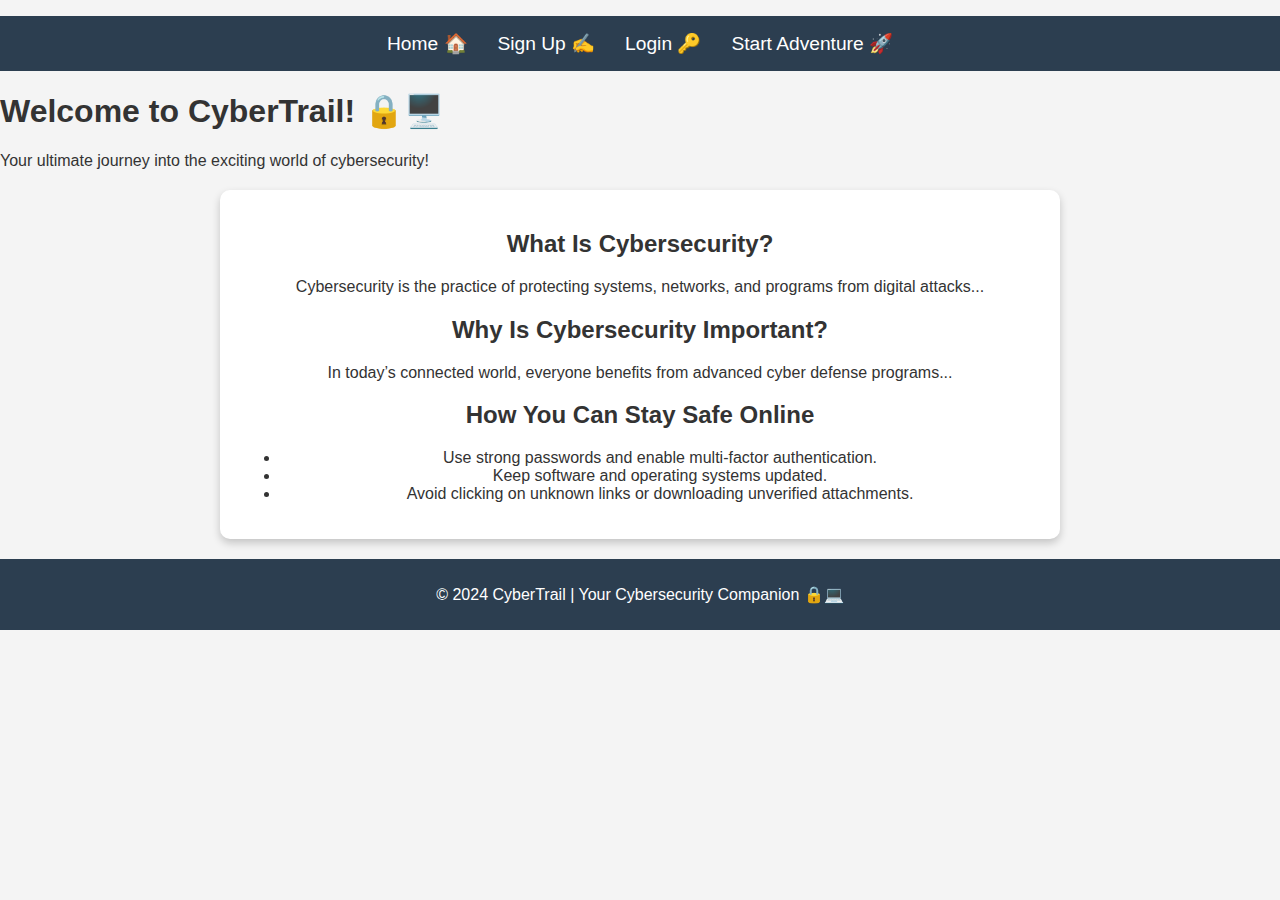
==== index.html @ 87cac9c5 "Update index.html" ====
<!DOCTYPE html>
<html lang="en">

<head>
    <meta charset="UTF-8">
    <meta name="viewport" content="width=device-width, initial-scale=1.0">
    <title>CyberTrail - Home</title>
    <link rel="stylesheet" href="style.css">
</head>

<body>
    <nav>
        <ul>
            <li><a href="index.html">Home 🏠</a></li>
            <li><a href="signup.html">Sign Up ✍️</a></li>
            <li><a href="login.html">Login 🔑</a></li>
            <li><a href="quiz.html">Start Adventure 🚀</a></li>
        </ul>
    </nav>
    <header class="center">
        <h1>Welcome to <span class="highlight">CyberTrail</span>! 🔒🖥️</h1>
        <p>Your ultimate journey into the exciting world of cybersecurity!</p>
    </header>
   <main>
    <section>
        <h2>What Is Cybersecurity?</h2>
        <p>Cybersecurity is the practice of protecting systems, networks, and programs from digital attacks...</p>
    </section>
    <section>
        <h2>Why Is Cybersecurity Important?</h2>
        <p>In today’s connected world, everyone benefits from advanced cyber defense programs...</p>
    </section>
    <section>
        <h2>How You Can Stay Safe Online</h2>
        <ul>
            <li>Use strong passwords and enable multi-factor authentication.</li>
            <li>Keep software and operating systems updated.</li>
            <li>Avoid clicking on unknown links or downloading unverified attachments.</li>
        </ul>
    </section>
</main>

    <footer>
        <p>© 2024 CyberTrail | Your Cybersecurity Companion 🔒💻</p>
    </footer>
</body>

</html>
---- style.css ----
/* General Styles */
body {
    font-family: Arial, sans-serif;
    margin: 0;
    padding: 0;
    background-color: #f4f4f4;
    color: #333;
}

/* Navigation Bar */
nav ul {
    display: flex;
    justify-content: center;
    background-color: #2c3e50;
    padding: 1em;
    list-style: none;
}

nav ul li {
    margin: 0 15px;
}

nav ul li a {
    text-decoration: none;
    color: white;
    font-size: 1.2em;
}

/* Main Layout */
main {
    max-width: 800px;
    margin: 20px auto;
    padding: 20px;
    background-color: white;
    border-radius: 10px;
    box-shadow: 0 4px 8px rgba(0, 0, 0, 0.2);
    text-align: center;
}

/* Buttons */
button, .btn {
    padding: 10px 20px;
    margin: 10px;
    background-color: #16a085;
    color: white;
    border: none;
    border-radius: 5px;
    cursor: pointer;
    transition: transform 0.2s ease, background-color 0.3s ease;
}

button:hover, .btn:hover {
    background-color: #1abc9c;
    transform: scale(1.05);
}

/* Form Layout */
form label, form input, form select {
    display: block;
    width: 100%;
    margin-bottom: 10px;
    font-size: 1em;
}

form input, form select {
    padding: 10px;
    border: 1px solid #ddd;
    border-radius: 5px;
    box-sizing: border-box;
}

form button {
    margin-top: 20px;
}

/* Quiz Page */
.quiz-container, #question-block, #answers {
    margin: 20px auto;
    text-align: center;
}

.quiz-container h2 {
    font-size: 1.5em;
    margin-bottom: 15px;
}

#answers button {
    margin: 5px 0;
    display: block;
    width: 100%;
}

/* Footer */
footer {
    text-align: center;
    padding: 10px;
    background-color: #2c3e50;
    color: white;
}
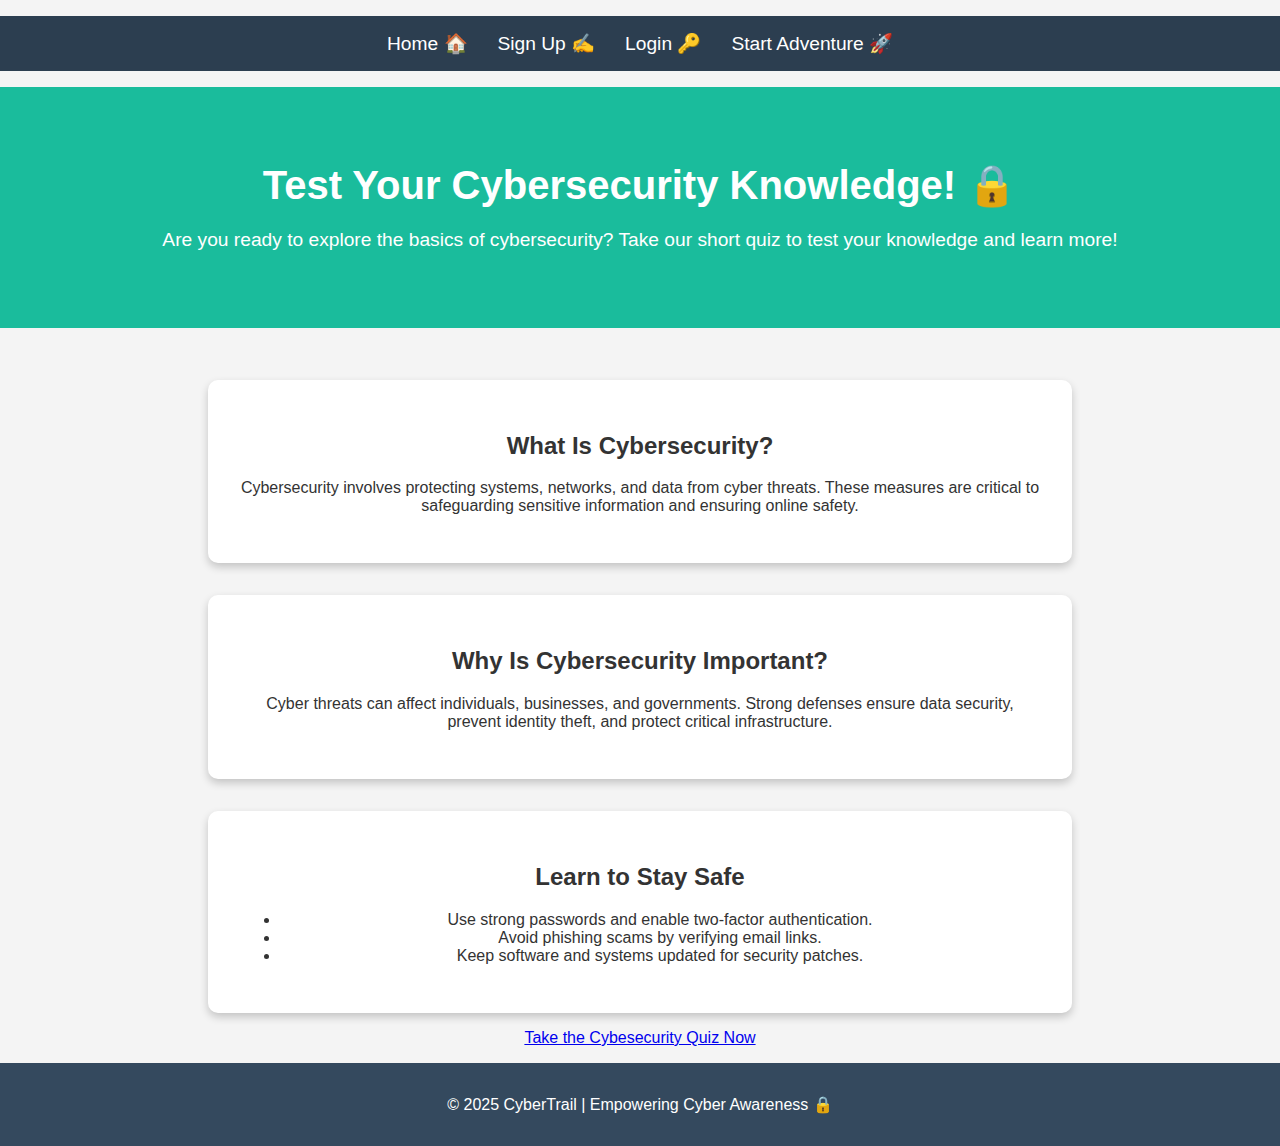
==== commit 41f6a689: "Update index.html" ====
--- a/index.html
+++ b/index.html
@@ -18,30 +18,30 @@
         </ul>
     </nav>
     <header class="center">
-        <h1>Welcome to <span class="highlight">CyberTrail</span>! 🔒🖥️</h1>
-        <p>Your ultimate journey into the exciting world of cybersecurity!</p>
+        <h1>Test Your Cybersecurity Knowledge! 🔒</h1>
+        <p>Are you ready to explore the basics of cybersecurity? Take our short quiz to test your knowledge and learn more!</p>
     </header>
-   <main>
-    <section>
-        <h2>What Is Cybersecurity?</h2>
-        <p>Cybersecurity is the practice of protecting systems, networks, and programs from digital attacks...</p>
-    </section>
-    <section>
-        <h2>Why Is Cybersecurity Important?</h2>
-        <p>In today’s connected world, everyone benefits from advanced cyber defense programs...</p>
-    </section>
-    <section>
-        <h2>How You Can Stay Safe Online</h2>
-        <ul>
-            <li>Use strong passwords and enable multi-factor authentication.</li>
-            <li>Keep software and operating systems updated.</li>
-            <li>Avoid clicking on unknown links or downloading unverified attachments.</li>
-        </ul>
-    </section>
-</main>
-
+    <main>
+        <section>
+            <h2>What Is Cybersecurity?</h2>
+            <p>Cybersecurity involves protecting systems, networks, and data from cyber threats. These measures are critical to safeguarding sensitive information and ensuring online safety.</p>
+        </section>
+        <section>
+            <h2>Why Is Cybersecurity Important?</h2>
+            <p>Cyber threats can affect individuals, businesses, and governments. Strong defenses ensure data security, prevent identity theft, and protect critical infrastructure.</p>
+        </section>
+        <section>
+            <h2>Learn to Stay Safe</h2>
+            <ul>
+                <li>Use strong passwords and enable two-factor authentication.</li>
+                <li>Avoid phishing scams by verifying email links.</li>
+                <li>Keep software and systems updated for security patches.</li>
+            </ul>
+        </section>
+        <a href="quiz.html" class="btn">Take the Cybesecurity Quiz Now</a>
+    </main>
     <footer>
-        <p>© 2024 CyberTrail | Your Cybersecurity Companion 🔒💻</p>
+        <p>© 2025 CyberTrail | Empowering Cyber Awareness 🔒</p>
     </footer>
 </body>
 
--- a/style.css
+++ b/style.css
@@ -1,10 +1,13 @@
 /* General Styles */
-body {
+body, html {
     font-family: Arial, sans-serif;
     margin: 0;
     padding: 0;
     background-color: #f4f4f4;
     color: #333;
+    height: 100%; /* Ensure full viewport height */
+    display: flex;
+    flex-direction: column;
 }
 
 /* Navigation Bar */
@@ -26,74 +29,194 @@
     font-size: 1.2em;
 }
 
-/* Main Layout */
+/* Header */
+header {
+    background-color: #1abc9c;
+    color: white;
+    text-align: center;
+    padding: 3em 1em;
+    margin-bottom: 20px;
+}
+
+header h1 {
+    font-size: 2.5em;
+    margin-bottom: 0.5em;
+}
+
+header p {
+    font-size: 1.2em;
+    margin-bottom: 1.5em;
+}
+
+header .btn {
+    display: inline-block;
+    padding: 1em 2em;
+    background-color: #16a085;
+    color: white;
+    border-radius: 5px;
+    text-decoration: none;
+    font-size: 1.2em;
+    margin-top: 1em;
+    transition: transform 0.3s ease, background-color 0.3s ease;
+}
+
+header .btn:hover {
+    background-color: #27ae60;
+    transform: scale(1.05);
+}
+
+/* Main Content (Home and Quiz) */
 main {
+    flex: 1;
+    display: flex;
+    flex-direction: column;
+    justify-content: center;
+    align-items: center;
+    padding: 1em;
+    background-color: #f4f4f4;
+}
+
+/* Sections for Home Page */
+section {
+    width: 90%;
     max-width: 800px;
-    margin: 20px auto;
-    padding: 20px;
     background-color: white;
+    padding: 2em;
+    margin: 1em 0;
     border-radius: 10px;
     box-shadow: 0 4px 8px rgba(0, 0, 0, 0.2);
     text-align: center;
 }
 
-/* Buttons */
-button, .btn {
-    padding: 10px 20px;
-    margin: 10px;
-    background-color: #16a085;
-    color: white;
-    border: none;
-    border-radius: 5px;
-    cursor: pointer;
-    transition: transform 0.2s ease, background-color 0.3s ease;
-}
-
-button:hover, .btn:hover {
-    background-color: #1abc9c;
-    transform: scale(1.05);
-}
-
-/* Form Layout */
-form label, form input, form select {
+/* Form Layout (Sign Up & Login Pages) */
+form {
+    width: 90%;
+    max-width: 500px;
+    margin: auto;
+    background-color: white;
+    padding: 20px;
+    border-radius: 10px;
+    box-shadow: 0 4px 8px rgba(0, 0, 0, 0.2);
+}
+
+form label {
     display: block;
+    margin: 15px 0 5px;
+    font-weight: bold;
+}
+
+form input, form select, form button {
     width: 100%;
-    margin-bottom: 10px;
-    font-size: 1em;
-}
-
-form input, form select {
     padding: 10px;
+    margin-bottom: 15px;
+    border-radius: 5px;
     border: 1px solid #ddd;
-    border-radius: 5px;
-    box-sizing: border-box;
 }
 
 form button {
-    margin-top: 20px;
-}
-
-/* Quiz Page */
-.quiz-container, #question-block, #answers {
-    margin: 20px auto;
+    background-color: #16a085;
+    color: white;
+    border: none;
+    cursor: pointer;
+    transition: transform 0.3s ease, background-color 0.3s ease;
+}
+
+form button:hover {
+    background-color: #27ae60;
+    transform: scale(1.05);
+}
+
+/* Quiz Page Enhancements */
+.quiz-container {
+    width: 90%;
+    max-width: 800px;
+    background-color: white;
+    padding: 20px;
+    margin: auto;
+    border-radius: 10px;
+    box-shadow: 0 4px 8px rgba(0, 0, 0, 0.2);
     text-align: center;
 }
 
 .quiz-container h2 {
     font-size: 1.5em;
-    margin-bottom: 15px;
-}
-
-#answers button {
+    margin-bottom: 20px;
+}
+
+.quiz-container button {
+    padding: 10px 20px;
+    margin: 10px auto;
+    background-color: #16a085;
+    color: white;
+    border: none;
+    border-radius: 5px;
+    cursor: pointer;
+    transition: transform 0.2s ease, background-color 0.3s ease;
+}
+
+.quiz-container button:hover {
+    background-color: #1abc9c;
+    transform: scale(1.05);
+}
+
+.quiz-container #answers button {
     margin: 5px 0;
-    display: block;
     width: 100%;
+    text-align: left;
+}
+
+/* Quiz Buttons and Sections */
+.quiz-buttons {
+    display: flex;
+    justify-content: center;
+    flex-wrap: wrap;
+    gap: 20px;
+    margin-top: 20px;
+}
+
+.quiz-buttons button {
+    padding: 15px 30px;
+    font-size: 1.2em;
+    border-radius: 8px;
+    background-color: #16a085;
+    color: white;
+    border: none;
+    cursor: pointer;
+    transition: transform 0.2s ease, background-color 0.3s ease;
+}
+
+.quiz-buttons button:hover {
+    background-color: #27ae60;
+    transform: scale(1.1);
+}
+
+/* Results Section */
+#results {
+    margin-top: 30px;
+    text-align: center;
+}
+
+#results button {
+    margin: 10px auto;
+    padding: 10px 20px;
+    background-color: #34495e;
+    color: white;
+    border: none;
+    border-radius: 5px;
+    cursor: pointer;
+    transition: transform 0.2s ease, background-color 0.3s ease;
+}
+
+#results button:hover {
+    background-color: #2c3e50;
+    transform: scale(1.05);
 }
 
 /* Footer */
 footer {
-    text-align: center;
-    padding: 10px;
-    background-color: #2c3e50;
-    color: white;
-}
+    background-color: #34495e;
+    color: white;
+    text-align: center;
+    padding: 1em;
+    flex-shrink: 0;
+}
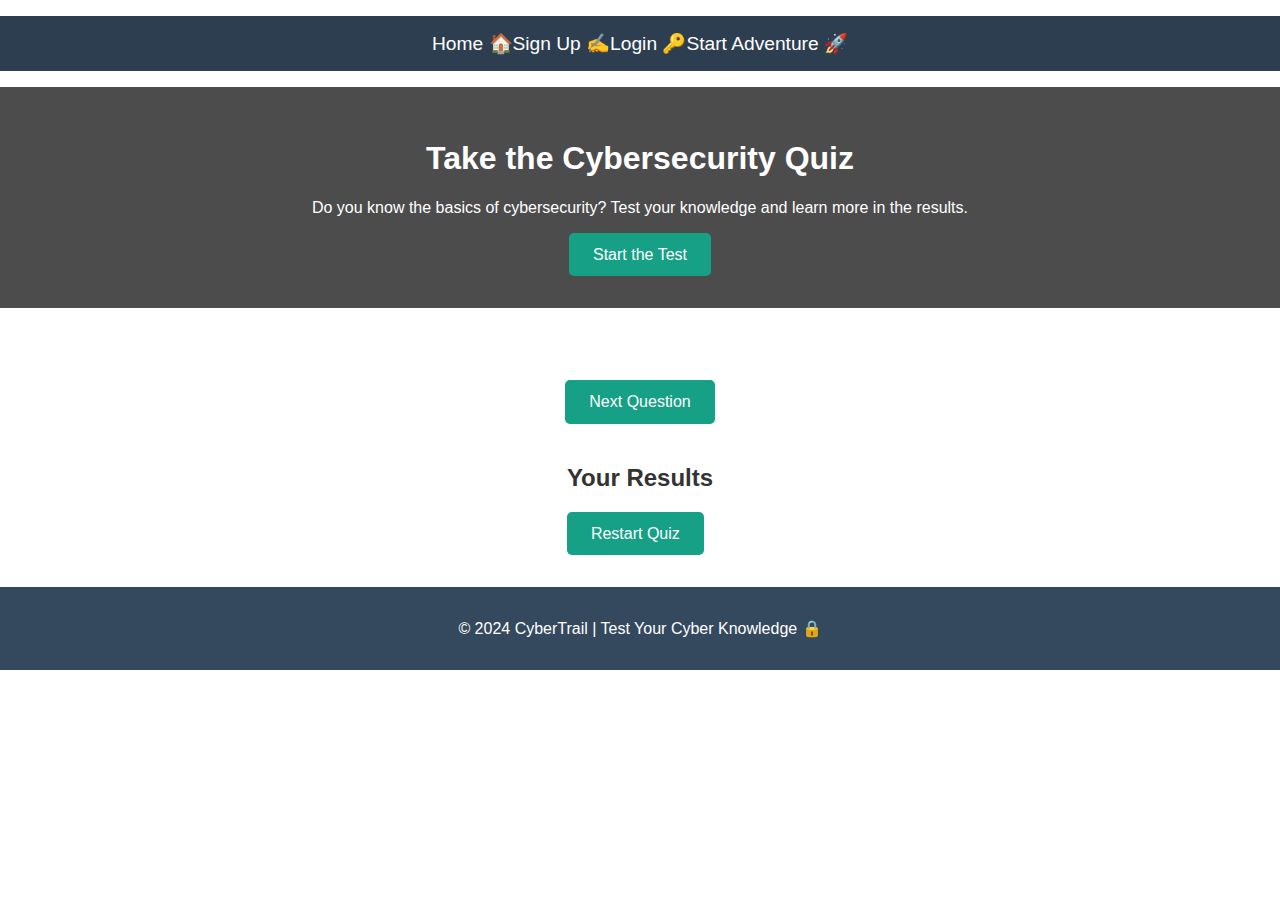
==== commit 4a6cb466: "Update index.html" ====
--- a/index.html
+++ b/index.html
@@ -4,7 +4,7 @@
 <head>
     <meta charset="UTF-8">
     <meta name="viewport" content="width=device-width, initial-scale=1.0">
-    <title>CyberTrail - Home</title>
+    <title>CyberTrail - Quiz</title>
     <link rel="stylesheet" href="style.css">
 </head>
 
@@ -18,31 +18,27 @@
         </ul>
     </nav>
     <header class="center">
-        <h1>Test Your Cybersecurity Knowledge! 🔒</h1>
-        <p>Are you ready to explore the basics of cybersecurity? Take our short quiz to test your knowledge and learn more!</p>
+        <h1>Take the Cybersecurity Quiz</h1>
+        <p>Do you know the basics of cybersecurity? Test your knowledge and learn more in the results.</p>
+        <button id="start-quiz-btn" class="btn">Start the Test</button>
     </header>
-    <main>
-        <section>
-            <h2>What Is Cybersecurity?</h2>
-            <p>Cybersecurity involves protecting systems, networks, and data from cyber threats. These measures are critical to safeguarding sensitive information and ensuring online safety.</p>
-        </section>
-        <section>
-            <h2>Why Is Cybersecurity Important?</h2>
-            <p>Cyber threats can affect individuals, businesses, and governments. Strong defenses ensure data security, prevent identity theft, and protect critical infrastructure.</p>
-        </section>
-        <section>
-            <h2>Learn to Stay Safe</h2>
-            <ul>
-                <li>Use strong passwords and enable two-factor authentication.</li>
-                <li>Avoid phishing scams by verifying email links.</li>
-                <li>Keep software and systems updated for security patches.</li>
-            </ul>
-        </section>
-        <a href="quiz.html" class="btn">Take the Cybesecurity Quiz Now</a>
+    <main id="quiz-main" class="hidden">
+        <div id="quiz-container" class="quiz-container">
+            <h2 id="quiz-question"></h2>
+            <div id="quiz-answers"></div>
+            <button id="next-question-btn" class="btn hidden">Next Question</button>
+        </div>
+        <div id="quiz-results" class="hidden">
+            <h2>Your Results</h2>
+            <p id="final-score"></p>
+            <div id="solutions"></div>
+            <button id="restart-quiz-btn" class="btn">Restart Quiz</button>
+        </div>
     </main>
     <footer>
-        <p>© 2025 CyberTrail | Empowering Cyber Awareness 🔒</p>
+        <p>© 2024 CyberTrail | Test Your Cyber Knowledge 🔒</p>
     </footer>
+    <script type="module" src="script.js"></script>
 </body>
 
 </html>
--- a/style.css
+++ b/style.css
@@ -1,16 +1,16 @@
 /* General Styles */
-body, html {
+body {
     font-family: Arial, sans-serif;
     margin: 0;
     padding: 0;
-    background-color: #f4f4f4;
+    background: url('https://www.centerforfinancialinclusion.org/wp-content/uploads/2024/01/iStock-1422766384-1.jpg') no-repeat center center fixed;
+    background-size: cover;
     color: #333;
-    height: 100%; /* Ensure full viewport height */
     display: flex;
     flex-direction: column;
+    height: 100%;
 }
 
-/* Navigation Bar */
 nav ul {
     display: flex;
     justify-content: center;
@@ -19,204 +19,58 @@
     list-style: none;
 }
 
-nav ul li {
-    margin: 0 15px;
-}
-
 nav ul li a {
     text-decoration: none;
     color: white;
     font-size: 1.2em;
 }
 
-/* Header */
 header {
-    background-color: #1abc9c;
+    text-align: center;
+    background: rgba(0, 0, 0, 0.7);
     color: white;
-    text-align: center;
-    padding: 3em 1em;
+    padding: 2em;
     margin-bottom: 20px;
 }
 
-header h1 {
-    font-size: 2.5em;
-    margin-bottom: 0.5em;
+main {
+    display: flex;
+    flex-direction: column;
+    align-items: center;
+    gap: 20px;
+    padding: 2em;
 }
 
-header p {
-    font-size: 1.2em;
-    margin-bottom: 1.5em;
-}
-
-header .btn {
-    display: inline-block;
-    padding: 1em 2em;
-    background-color: #16a085;
-    color: white;
-    border-radius: 5px;
-    text-decoration: none;
-    font-size: 1.2em;
-    margin-top: 1em;
-    transition: transform 0.3s ease, background-color 0.3s ease;
-}
-
-header .btn:hover {
-    background-color: #27ae60;
-    transform: scale(1.05);
-}
-
-/* Main Content (Home and Quiz) */
-main {
-    flex: 1;
-    display: flex;
-    flex-direction: column;
-    justify-content: center;
-    align-items: center;
-    padding: 1em;
-    background-color: #f4f4f4;
-}
-
-/* Sections for Home Page */
 section {
-    width: 90%;
-    max-width: 800px;
-    background-color: white;
-    padding: 2em;
+    background: rgba(255, 255, 255, 0.9);
+    padding: 1.5em;
     margin: 1em 0;
     border-radius: 10px;
     box-shadow: 0 4px 8px rgba(0, 0, 0, 0.2);
     text-align: center;
+    max-width: 800px;
+    width: 90%;
 }
 
-/* Form Layout (Sign Up & Login Pages) */
-form {
-    width: 90%;
-    max-width: 500px;
-    margin: auto;
-    background-color: white;
-    padding: 20px;
-    border-radius: 10px;
-    box-shadow: 0 4px 8px rgba(0, 0, 0, 0.2);
-}
-
-form label {
-    display: block;
-    margin: 15px 0 5px;
-    font-weight: bold;
-}
-
-form input, form select, form button {
-    width: 100%;
-    padding: 10px;
-    margin-bottom: 15px;
-    border-radius: 5px;
-    border: 1px solid #ddd;
-}
-
-form button {
-    background-color: #16a085;
-    color: white;
-    border: none;
-    cursor: pointer;
-    transition: transform 0.3s ease, background-color 0.3s ease;
-}
-
-form button:hover {
-    background-color: #27ae60;
-    transform: scale(1.05);
-}
-
-/* Quiz Page Enhancements */
-.quiz-container {
-    width: 90%;
-    max-width: 800px;
-    background-color: white;
-    padding: 20px;
-    margin: auto;
-    border-radius: 10px;
-    box-shadow: 0 4px 8px rgba(0, 0, 0, 0.2);
-    text-align: center;
-}
-
-.quiz-container h2 {
-    font-size: 1.5em;
-    margin-bottom: 20px;
-}
-
-.quiz-container button {
-    padding: 10px 20px;
-    margin: 10px auto;
+button {
+    padding: 0.8em 1.5em;
     background-color: #16a085;
     color: white;
     border: none;
     border-radius: 5px;
     cursor: pointer;
-    transition: transform 0.2s ease, background-color 0.3s ease;
+    font-size: 1em;
+    transition: background-color 0.3s ease, transform 0.2s ease;
 }
 
-.quiz-container button:hover {
-    background-color: #1abc9c;
+button:hover {
+    background-color: #27ae60;
     transform: scale(1.05);
 }
 
-.quiz-container #answers button {
-    margin: 5px 0;
-    width: 100%;
-    text-align: left;
-}
-
-/* Quiz Buttons and Sections */
-.quiz-buttons {
-    display: flex;
-    justify-content: center;
-    flex-wrap: wrap;
-    gap: 20px;
-    margin-top: 20px;
-}
-
-.quiz-buttons button {
-    padding: 15px 30px;
-    font-size: 1.2em;
-    border-radius: 8px;
-    background-color: #16a085;
-    color: white;
-    border: none;
-    cursor: pointer;
-    transition: transform 0.2s ease, background-color 0.3s ease;
-}
-
-.quiz-buttons button:hover {
-    background-color: #27ae60;
-    transform: scale(1.1);
-}
-
-/* Results Section */
-#results {
-    margin-top: 30px;
+footer {
     text-align: center;
-}
-
-#results button {
-    margin: 10px auto;
-    padding: 10px 20px;
+    padding: 1em;
     background-color: #34495e;
     color: white;
-    border: none;
-    border-radius: 5px;
-    cursor: pointer;
-    transition: transform 0.2s ease, background-color 0.3s ease;
 }
-
-#results button:hover {
-    background-color: #2c3e50;
-    transform: scale(1.05);
-}
-
-/* Footer */
-footer {
-    background-color: #34495e;
-    color: white;
-    text-align: center;
-    padding: 1em;
-    flex-shrink: 0;
-}
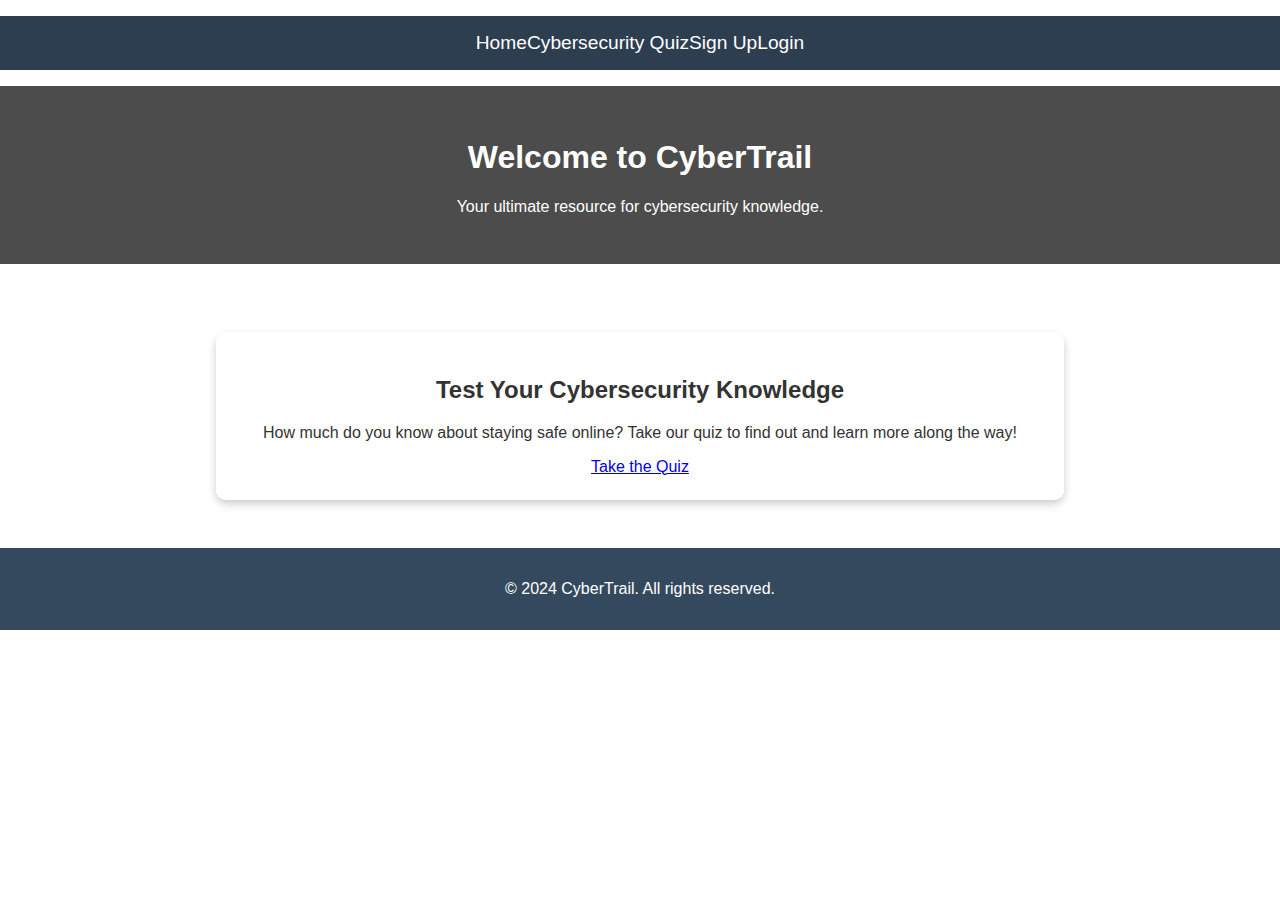
==== commit 18e94652: "Update index.html" ====
--- a/index.html
+++ b/index.html
@@ -4,41 +4,33 @@
 <head>
     <meta charset="UTF-8">
     <meta name="viewport" content="width=device-width, initial-scale=1.0">
-    <title>CyberTrail - Quiz</title>
+    <title>CyberTrail - Home</title>
     <link rel="stylesheet" href="style.css">
 </head>
 
 <body>
     <nav>
         <ul>
-            <li><a href="index.html">Home 🏠</a></li>
-            <li><a href="signup.html">Sign Up ✍️</a></li>
-            <li><a href="login.html">Login 🔑</a></li>
-            <li><a href="quiz.html">Start Adventure 🚀</a></li>
+            <li><a href="index.html">Home</a></li>
+            <li><a href="quiz.html">Cybersecurity Quiz</a></li>
+            <li><a href="signup.html">Sign Up</a></li>
+            <li><a href="login.html">Login</a></li>
         </ul>
     </nav>
-    <header class="center">
-        <h1>Take the Cybersecurity Quiz</h1>
-        <p>Do you know the basics of cybersecurity? Test your knowledge and learn more in the results.</p>
-        <button id="start-quiz-btn" class="btn">Start the Test</button>
+    <header class="hero-section">
+        <h1>Welcome to CyberTrail</h1>
+        <p>Your ultimate resource for cybersecurity knowledge.</p>
     </header>
-    <main id="quiz-main" class="hidden">
-        <div id="quiz-container" class="quiz-container">
-            <h2 id="quiz-question"></h2>
-            <div id="quiz-answers"></div>
-            <button id="next-question-btn" class="btn hidden">Next Question</button>
-        </div>
-        <div id="quiz-results" class="hidden">
-            <h2>Your Results</h2>
-            <p id="final-score"></p>
-            <div id="solutions"></div>
-            <button id="restart-quiz-btn" class="btn">Restart Quiz</button>
-        </div>
+    <main>
+        <section>
+            <h2>Test Your Cybersecurity Knowledge</h2>
+            <p>How much do you know about staying safe online? Take our quiz to find out and learn more along the way!</p>
+            <a href="quiz.html" class="btn">Take the Quiz</a>
+        </section>
     </main>
     <footer>
-        <p>© 2024 CyberTrail | Test Your Cyber Knowledge 🔒</p>
+        <p>© 2024 CyberTrail. All rights reserved.</p>
     </footer>
-    <script type="module" src="script.js"></script>
 </body>
 
 </html>
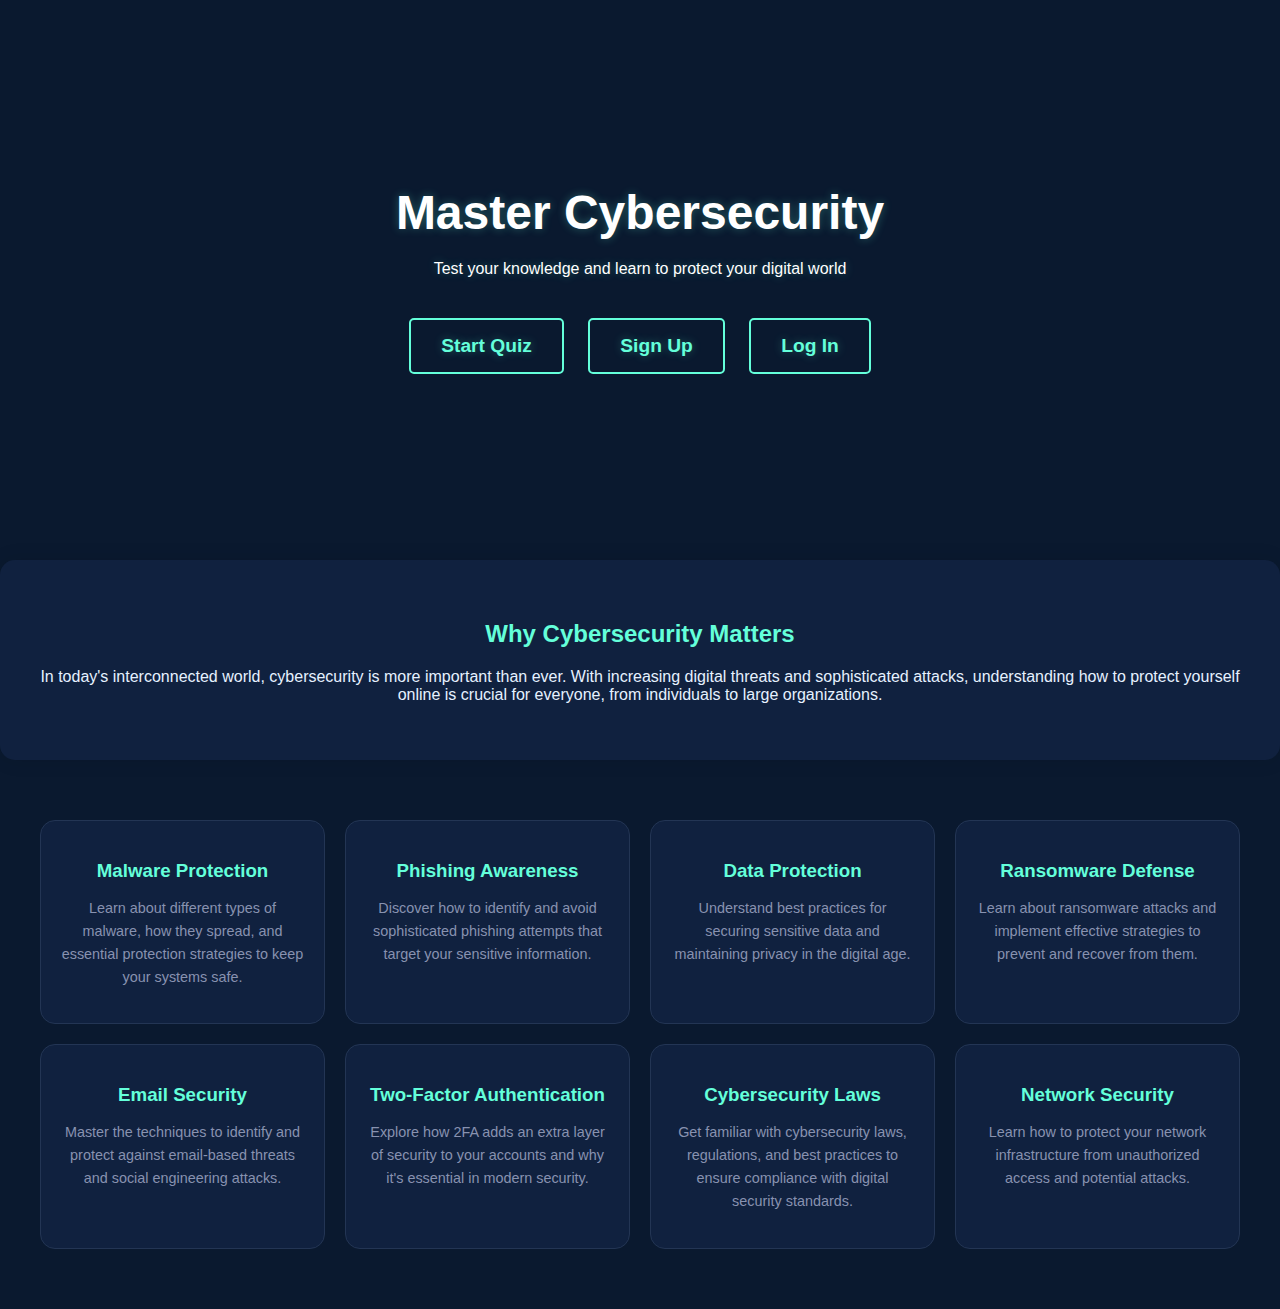
==== commit 8b0523b3: "Update index.html" ====
--- a/index.html
+++ b/index.html
@@ -1,36 +1,182 @@
 <!DOCTYPE html>
 <html lang="en">
-
 <head>
     <meta charset="UTF-8">
     <meta name="viewport" content="width=device-width, initial-scale=1.0">
-    <title>CyberTrail - Home</title>
-    <link rel="stylesheet" href="style.css">
+    <title>Cybersecurity Quiz</title>
+    <style>
+        body {
+            font-family: 'MierB03', sans-serif;
+            margin: 0;
+            padding: 0;
+            background-color: #0a192f;
+            color: #e6f1ff;
+            text-align: center;
+        }
+
+        header {
+            background-image: url('https://www.centerforfinancialinclusion.org/wp-content/uploads/2024/01/iStock-1422766384-1.jpg');
+            background-size: cover;
+            background-position: center;
+            background-attachment: fixed;
+            height: 60vh;
+            color: white;
+            display: flex;
+            justify-content: center;
+            align-items: center;
+            text-shadow: 0 0 10px rgba(100, 255, 218, 0.3);
+        }
+
+        .hero-section {
+            max-width: 800px;
+            margin: auto;
+            text-align: center;
+        }
+
+        h1 {
+            font-size: 3rem;
+            font-weight: bold;
+            margin-bottom: 20px;
+        }
+
+        .cta-buttons {
+            margin-top: 30px;
+        }
+
+        .large-btn {
+            background-color: transparent;
+            color: #64ffda;
+            padding: 15px 30px;
+            text-decoration: none;
+            border: 2px solid #64ffda;
+            border-radius: 5px;
+            display: inline-block;
+            margin: 10px;
+            font-size: 1.2rem;
+            font-weight: bold;
+            transition: all 0.3s ease;
+            position: relative;
+            overflow: hidden;
+        }
+
+        .large-btn:hover {
+            background-color: rgba(100, 255, 218, 0.1);
+            box-shadow: 0 0 15px rgba(100, 255, 218, 0.3);
+        }
+
+        section.info {
+            padding: 40px;
+            margin: 20px auto;
+            background-color: rgba(17, 34, 64, 0.95);
+            max-width: 1200px;
+            border-radius: 15px;
+            box-shadow: 0 0 20px rgba(0, 0, 0, 0.1);
+        }
+
+        h2, h3 {
+            color: #64ffda;
+            margin-bottom: 20px;
+        }
+
+        ul {
+            list-style-type: none;
+            padding-left: 0;
+            font-size: 1.2rem;
+            text-align: left;
+        }
+
+        ul li {
+            margin-bottom: 15px;
+        }
+
+        .study-grid {
+            display: grid;
+            grid-template-columns: repeat(auto-fit, minmax(250px, 1fr));
+            gap: 20px;
+            padding: 20px;
+            max-width: 1200px;
+            margin: 40px auto;
+        }
+
+        .study-card {
+            background: rgba(17, 34, 64, 0.95);
+            border-radius: 15px;
+            padding: 20px;
+            transition: transform 0.3s ease, box-shadow 0.3s ease;
+            border: 1px solid #233554;
+            cursor: pointer;
+        }
+
+        .study-card:hover {
+            transform: translateY(-5px);
+            box-shadow: 0 10px 20px rgba(100, 255, 218, 0.2);
+            border-color: #64ffda;
+        }
+
+        .study-card h3 {
+            color: #64ffda;
+            margin-bottom: 15px;
+        }
+
+        .study-card p {
+            color: #8892b0;
+            font-size: 0.9rem;
+            line-height: 1.6;
+        }
+    </style>
 </head>
+<body>
+    <header>
+        <div class="hero-section">
+            <h1>Master Cybersecurity</h1>
+            <p>Test your knowledge and learn to protect your digital world</p>
+            <div class="cta-buttons">
+                <a href="quiz.html" class="large-btn">Start Quiz</a>
+                <a href="signup.html" class="large-btn">Sign Up</a>
+                <a href="login.html" class="large-btn">Log In</a>
+            </div>
+        </div>
+    </header>
 
-<body>
-    <nav>
-        <ul>
-            <li><a href="index.html">Home</a></li>
-            <li><a href="quiz.html">Cybersecurity Quiz</a></li>
-            <li><a href="signup.html">Sign Up</a></li>
-            <li><a href="login.html">Login</a></li>
-        </ul>
-    </nav>
-    <header class="hero-section">
-        <h1>Welcome to CyberTrail</h1>
-        <p>Your ultimate resource for cybersecurity knowledge.</p>
-    </header>
-    <main>
-        <section>
-            <h2>Test Your Cybersecurity Knowledge</h2>
-            <p>How much do you know about staying safe online? Take our quiz to find out and learn more along the way!</p>
-            <a href="quiz.html" class="btn">Take the Quiz</a>
-        </section>
-    </main>
-    <footer>
-        <p>© 2024 CyberTrail. All rights reserved.</p>
-    </footer>
+    <section class="info">
+        <h2>Why Cybersecurity Matters</h2>
+        <p>In today's interconnected world, cybersecurity is more important than ever. With increasing digital threats and sophisticated attacks, understanding how to protect yourself online is crucial for everyone, from individuals to large organizations.</p>
+    </section>
+
+    <div class="study-grid">
+        <div class="study-card">
+            <h3>Malware Protection</h3>
+            <p>Learn about different types of malware, how they spread, and essential protection strategies to keep your systems safe.</p>
+        </div>
+        <div class="study-card">
+            <h3>Phishing Awareness</h3>
+            <p>Discover how to identify and avoid sophisticated phishing attempts that target your sensitive information.</p>
+        </div>
+        <div class="study-card">
+            <h3>Data Protection</h3>
+            <p>Understand best practices for securing sensitive data and maintaining privacy in the digital age.</p>
+        </div>
+        <div class="study-card">
+            <h3>Ransomware Defense</h3>
+            <p>Learn about ransomware attacks and implement effective strategies to prevent and recover from them.</p>
+        </div>
+        <div class="study-card">
+            <h3>Email Security</h3>
+            <p>Master the techniques to identify and protect against email-based threats and social engineering attacks.</p>
+        </div>
+        <div class="study-card">
+            <h3>Two-Factor Authentication</h3>
+            <p>Explore how 2FA adds an extra layer of security to your accounts and why it's essential in modern security.</p>
+        </div>
+        <!-- Two new study cards added -->
+        <div class="study-card">
+            <h3>Cybersecurity Laws</h3>
+            <p>Get familiar with cybersecurity laws, regulations, and best practices to ensure compliance with digital security standards.</p>
+        </div>
+        <div class="study-card">
+            <h3>Network Security</h3>
+            <p>Learn how to protect your network infrastructure from unauthorized access and potential attacks.</p>
+        </div>
+    </div>
 </body>
-
 </html>
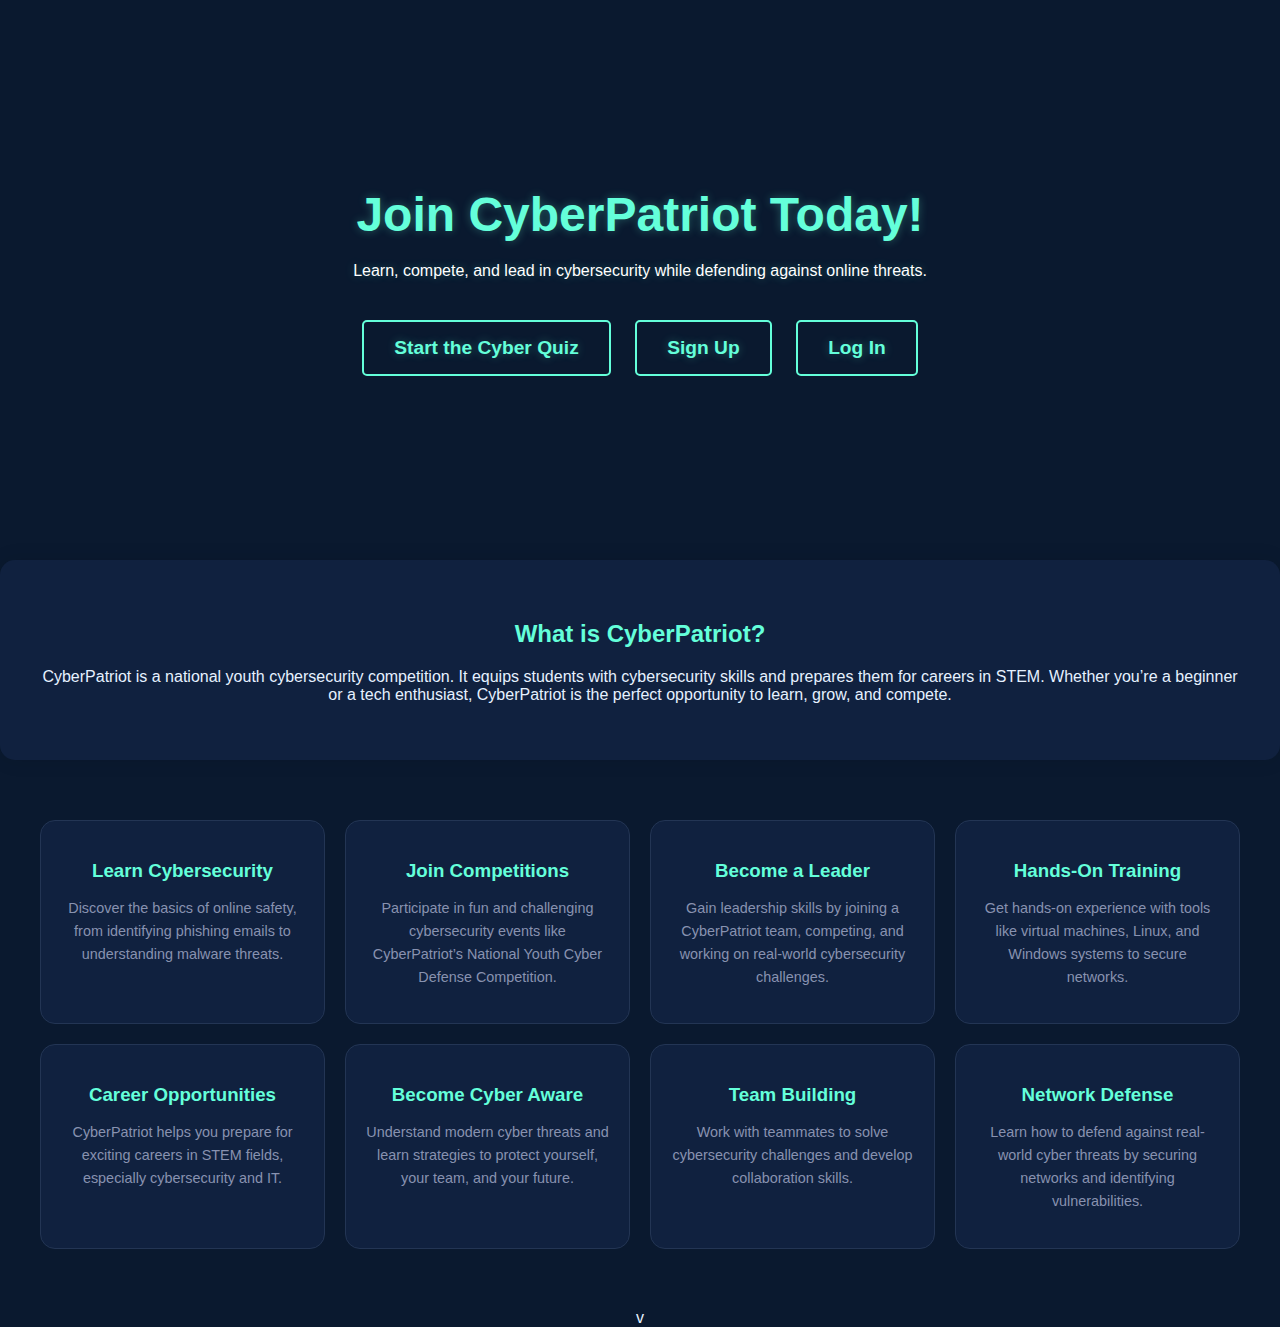
==== commit ff460706: "Update index.html" ====
--- a/index.html
+++ b/index.html
@@ -3,7 +3,7 @@
 <head>
     <meta charset="UTF-8">
     <meta name="viewport" content="width=device-width, initial-scale=1.0">
-    <title>Cybersecurity Quiz</title>
+    <title>CyberPatriot Awareness</title>
     <style>
         body {
             font-family: 'MierB03', sans-serif;
@@ -15,7 +15,7 @@
         }
 
         header {
-            background-image: url('https://www.centerforfinancialinclusion.org/wp-content/uploads/2024/01/iStock-1422766384-1.jpg');
+            background-image: url('https://digitalhealth.org.au/wp-content/uploads/2022/03/technology-security-concept-safety-digital-protection-system-1080x675.jpg');
             background-size: cover;
             background-position: center;
             background-attachment: fixed;
@@ -37,6 +37,7 @@
             font-size: 3rem;
             font-weight: bold;
             margin-bottom: 20px;
+            color: #64ffda;
         }
 
         .cta-buttons {
@@ -55,8 +56,6 @@
             font-size: 1.2rem;
             font-weight: bold;
             transition: all 0.3s ease;
-            position: relative;
-            overflow: hidden;
         }
 
         .large-btn:hover {
@@ -73,7 +72,7 @@
             box-shadow: 0 0 20px rgba(0, 0, 0, 0.1);
         }
 
-        h2, h3 {
+        h2 {
             color: #64ffda;
             margin-bottom: 20px;
         }
@@ -128,10 +127,10 @@
 <body>
     <header>
         <div class="hero-section">
-            <h1>Master Cybersecurity</h1>
-            <p>Test your knowledge and learn to protect your digital world</p>
+            <h1>Join CyberPatriot Today!</h1>
+            <p>Learn, compete, and lead in cybersecurity while defending against online threats.</p>
             <div class="cta-buttons">
-                <a href="quiz.html" class="large-btn">Start Quiz</a>
+                <a href="quiz.html" class="large-btn">Start the Cyber Quiz</a>
                 <a href="signup.html" class="large-btn">Sign Up</a>
                 <a href="login.html" class="large-btn">Log In</a>
             </div>
@@ -139,44 +138,44 @@
     </header>
 
     <section class="info">
-        <h2>Why Cybersecurity Matters</h2>
-        <p>In today's interconnected world, cybersecurity is more important than ever. With increasing digital threats and sophisticated attacks, understanding how to protect yourself online is crucial for everyone, from individuals to large organizations.</p>
+        <h2>What is CyberPatriot?</h2>
+        <p>CyberPatriot is a national youth cybersecurity competition. It equips students with cybersecurity skills and prepares them for careers in STEM. Whether you’re a beginner or a tech enthusiast, CyberPatriot is the perfect opportunity to learn, grow, and compete.</p>
     </section>
 
     <div class="study-grid">
         <div class="study-card">
-            <h3>Malware Protection</h3>
-            <p>Learn about different types of malware, how they spread, and essential protection strategies to keep your systems safe.</p>
+            <h3>Learn Cybersecurity</h3>
+            <p>Discover the basics of online safety, from identifying phishing emails to understanding malware threats.</p>
         </div>
         <div class="study-card">
-            <h3>Phishing Awareness</h3>
-            <p>Discover how to identify and avoid sophisticated phishing attempts that target your sensitive information.</p>
+            <h3>Join Competitions</h3>
+            <p>Participate in fun and challenging cybersecurity events like CyberPatriot’s National Youth Cyber Defense Competition.</p>
         </div>
         <div class="study-card">
-            <h3>Data Protection</h3>
-            <p>Understand best practices for securing sensitive data and maintaining privacy in the digital age.</p>
+            <h3>Become a Leader</h3>
+            <p>Gain leadership skills by joining a CyberPatriot team, competing, and working on real-world cybersecurity challenges.</p>
         </div>
         <div class="study-card">
-            <h3>Ransomware Defense</h3>
-            <p>Learn about ransomware attacks and implement effective strategies to prevent and recover from them.</p>
+            <h3>Hands-On Training</h3>
+            <p>Get hands-on experience with tools like virtual machines, Linux, and Windows systems to secure networks.</p>
         </div>
         <div class="study-card">
-            <h3>Email Security</h3>
-            <p>Master the techniques to identify and protect against email-based threats and social engineering attacks.</p>
+            <h3>Career Opportunities</h3>
+            <p>CyberPatriot helps you prepare for exciting careers in STEM fields, especially cybersecurity and IT.</p>
         </div>
         <div class="study-card">
-            <h3>Two-Factor Authentication</h3>
-            <p>Explore how 2FA adds an extra layer of security to your accounts and why it's essential in modern security.</p>
-        </div>
-        <!-- Two new study cards added -->
-        <div class="study-card">
-            <h3>Cybersecurity Laws</h3>
-            <p>Get familiar with cybersecurity laws, regulations, and best practices to ensure compliance with digital security standards.</p>
+            <h3>Become Cyber Aware</h3>
+            <p>Understand modern cyber threats and learn strategies to protect yourself, your team, and your future.</p>
         </div>
         <div class="study-card">
-            <h3>Network Security</h3>
-            <p>Learn how to protect your network infrastructure from unauthorized access and potential attacks.</p>
+            <h3>Team Building</h3>
+            <p>Work with teammates to solve cybersecurity challenges and develop collaboration skills.</p>
+        </div>
+        <div class="study-card">
+            <h3>Network Defense</h3>
+            <p>Learn how to defend against real-world cyber threats by securing networks and identifying vulnerabilities.</p>
         </div>
     </div>
 </body>
 </html>
+v
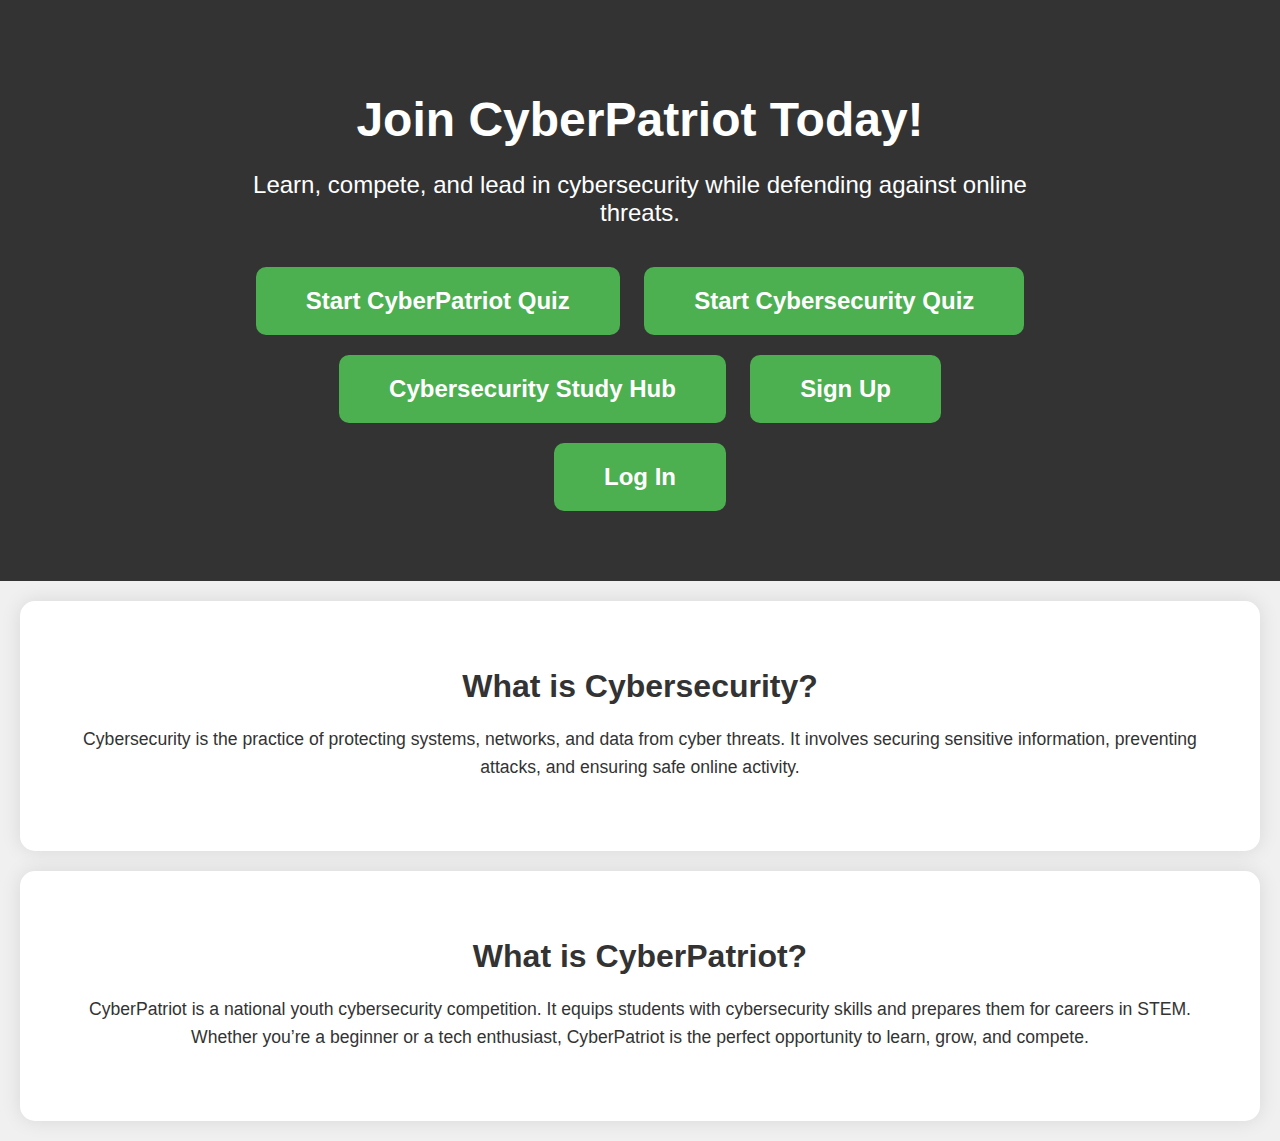
==== commit 2c837add: "Update index.html" ====
--- a/index.html
+++ b/index.html
@@ -4,125 +4,7 @@
     <meta charset="UTF-8">
     <meta name="viewport" content="width=device-width, initial-scale=1.0">
     <title>CyberPatriot Awareness</title>
-    <style>
-        body {
-            font-family: 'MierB03', sans-serif;
-            margin: 0;
-            padding: 0;
-            background-color: #0a192f;
-            color: #e6f1ff;
-            text-align: center;
-        }
-
-        header {
-            background-image: url('https://digitalhealth.org.au/wp-content/uploads/2022/03/technology-security-concept-safety-digital-protection-system-1080x675.jpg');
-            background-size: cover;
-            background-position: center;
-            background-attachment: fixed;
-            height: 60vh;
-            color: white;
-            display: flex;
-            justify-content: center;
-            align-items: center;
-            text-shadow: 0 0 10px rgba(100, 255, 218, 0.3);
-        }
-
-        .hero-section {
-            max-width: 800px;
-            margin: auto;
-            text-align: center;
-        }
-
-        h1 {
-            font-size: 3rem;
-            font-weight: bold;
-            margin-bottom: 20px;
-            color: #64ffda;
-        }
-
-        .cta-buttons {
-            margin-top: 30px;
-        }
-
-        .large-btn {
-            background-color: transparent;
-            color: #64ffda;
-            padding: 15px 30px;
-            text-decoration: none;
-            border: 2px solid #64ffda;
-            border-radius: 5px;
-            display: inline-block;
-            margin: 10px;
-            font-size: 1.2rem;
-            font-weight: bold;
-            transition: all 0.3s ease;
-        }
-
-        .large-btn:hover {
-            background-color: rgba(100, 255, 218, 0.1);
-            box-shadow: 0 0 15px rgba(100, 255, 218, 0.3);
-        }
-
-        section.info {
-            padding: 40px;
-            margin: 20px auto;
-            background-color: rgba(17, 34, 64, 0.95);
-            max-width: 1200px;
-            border-radius: 15px;
-            box-shadow: 0 0 20px rgba(0, 0, 0, 0.1);
-        }
-
-        h2 {
-            color: #64ffda;
-            margin-bottom: 20px;
-        }
-
-        ul {
-            list-style-type: none;
-            padding-left: 0;
-            font-size: 1.2rem;
-            text-align: left;
-        }
-
-        ul li {
-            margin-bottom: 15px;
-        }
-
-        .study-grid {
-            display: grid;
-            grid-template-columns: repeat(auto-fit, minmax(250px, 1fr));
-            gap: 20px;
-            padding: 20px;
-            max-width: 1200px;
-            margin: 40px auto;
-        }
-
-        .study-card {
-            background: rgba(17, 34, 64, 0.95);
-            border-radius: 15px;
-            padding: 20px;
-            transition: transform 0.3s ease, box-shadow 0.3s ease;
-            border: 1px solid #233554;
-            cursor: pointer;
-        }
-
-        .study-card:hover {
-            transform: translateY(-5px);
-            box-shadow: 0 10px 20px rgba(100, 255, 218, 0.2);
-            border-color: #64ffda;
-        }
-
-        .study-card h3 {
-            color: #64ffda;
-            margin-bottom: 15px;
-        }
-
-        .study-card p {
-            color: #8892b0;
-            font-size: 0.9rem;
-            line-height: 1.6;
-        }
-    </style>
+    <link rel="stylesheet" href="style.css">
 </head>
 <body>
     <header>
@@ -130,7 +12,9 @@
             <h1>Join CyberPatriot Today!</h1>
             <p>Learn, compete, and lead in cybersecurity while defending against online threats.</p>
             <div class="cta-buttons">
-                <a href="quiz.html" class="large-btn">Start the Cyber Quiz</a>
+                <a href="quiz.html" class="large-btn">Start CyberPatriot Quiz</a>
+                <a href="cybersecurity-quiz.html" class="large-btn">Start Cybersecurity Quiz</a>
+                <a href="cybersecurity-study.html" class="large-btn">Cybersecurity Study Hub</a>
                 <a href="signup.html" class="large-btn">Sign Up</a>
                 <a href="login.html" class="large-btn">Log In</a>
             </div>
@@ -138,44 +22,16 @@
     </header>
 
     <section class="info">
-        <h2>What is CyberPatriot?</h2>
-        <p>CyberPatriot is a national youth cybersecurity competition. It equips students with cybersecurity skills and prepares them for careers in STEM. Whether you’re a beginner or a tech enthusiast, CyberPatriot is the perfect opportunity to learn, grow, and compete.</p>
+        <h2>What is Cybersecurity?</h2>
+        <p>Cybersecurity is the practice of protecting systems, networks, and data from cyber threats.  
+           It involves securing sensitive information, preventing attacks, and ensuring safe online activity.</p>
     </section>
 
-    <div class="study-grid">
-        <div class="study-card">
-            <h3>Learn Cybersecurity</h3>
-            <p>Discover the basics of online safety, from identifying phishing emails to understanding malware threats.</p>
-        </div>
-        <div class="study-card">
-            <h3>Join Competitions</h3>
-            <p>Participate in fun and challenging cybersecurity events like CyberPatriot’s National Youth Cyber Defense Competition.</p>
-        </div>
-        <div class="study-card">
-            <h3>Become a Leader</h3>
-            <p>Gain leadership skills by joining a CyberPatriot team, competing, and working on real-world cybersecurity challenges.</p>
-        </div>
-        <div class="study-card">
-            <h3>Hands-On Training</h3>
-            <p>Get hands-on experience with tools like virtual machines, Linux, and Windows systems to secure networks.</p>
-        </div>
-        <div class="study-card">
-            <h3>Career Opportunities</h3>
-            <p>CyberPatriot helps you prepare for exciting careers in STEM fields, especially cybersecurity and IT.</p>
-        </div>
-        <div class="study-card">
-            <h3>Become Cyber Aware</h3>
-            <p>Understand modern cyber threats and learn strategies to protect yourself, your team, and your future.</p>
-        </div>
-        <div class="study-card">
-            <h3>Team Building</h3>
-            <p>Work with teammates to solve cybersecurity challenges and develop collaboration skills.</p>
-        </div>
-        <div class="study-card">
-            <h3>Network Defense</h3>
-            <p>Learn how to defend against real-world cyber threats by securing networks and identifying vulnerabilities.</p>
-        </div>
-    </div>
+    <section class="info">
+        <h2>What is CyberPatriot?</h2>
+        <p>CyberPatriot is a national youth cybersecurity competition. It equips students with cybersecurity skills and  
+           prepares them for careers in STEM. Whether you’re a beginner or a tech enthusiast, CyberPatriot is the  
+           perfect opportunity to learn, grow, and compete.</p>
+    </section>
 </body>
 </html>
-v
--- a/style.css
+++ b/style.css
@@ -0,0 +1,195 @@
+/* General styling */
+body {
+    font-family: 'Arial', sans-serif;
+    margin: 0;
+    padding: 0;
+    background-color: #f0f0f0;
+    color: #333;
+    text-align: center;
+}
+
+header {
+    background-color: #333;
+    color: white;
+    padding: 60px 20px;
+}
+
+.hero-section {
+    max-width: 800px;
+    margin: auto;
+}
+
+h1 {
+    font-size: 3rem;
+    font-weight: bold;
+    margin-bottom: 20px;
+}
+
+p {
+    font-size: 1.5rem;
+    margin-bottom: 30px;
+}
+
+.cta-buttons {
+    margin-top: 30px;
+}
+
+.large-btn {
+    background-color: #4CAF50;
+    color: white;
+    padding: 20px 50px;
+    text-decoration: none;
+    border-radius: 10px;
+    display: inline-block;
+    margin: 10px;
+    font-size: 1.5rem;
+    font-weight: bold;
+    transition: background-color 0.3s ease;
+}
+
+.large-btn:hover {
+    background-color: #45a049;
+}
+
+section.info {
+    background-color: white;
+    padding: 40px;
+    margin: 20px;
+    border-radius: 15px;
+    box-shadow: 0 0 20px rgba(0, 0, 0, 0.1);
+}
+
+h2, h3 {
+    font-size: 2rem;
+    margin-bottom: 20px;
+}
+
+ul {
+    list-style-type: none;
+    padding-left: 0;
+    font-size: 1.2rem;
+    text-align: left;
+}
+
+ul li {
+    margin-bottom: 15px;
+}
+
+.info p {
+    font-size: 1.1rem;
+    line-height: 1.6;
+}
+
+#quiz-container {
+    background-color: white;
+    padding: 20px;
+    margin-top: 20px;
+    width: 80%;
+    max-width: 800px;
+    margin-left: auto;
+    margin-right: auto;
+    border-radius: 15px;
+    box-shadow: 0 0 20px rgba(0, 0, 0, 0.1);
+}
+
+#question-container {
+    background-color: #f9f9f9;
+    padding: 20px;
+    border-radius: 10px;
+    box-shadow: 0 0 10px rgba(0, 0, 0, 0.05);
+}
+
+#answers li {
+    background-color: #e1e1e1;
+    padding: 10px;
+    margin: 5px 0;
+    border-radius: 8px;
+    cursor: pointer;
+    transition: background-color 0.3s;
+}
+
+#answers li:hover {
+    background-color: #ddd;
+}
+
+#results-screen {
+    text-align: left;
+    font-size: 1.1rem;
+}
+
+.result-item {
+    background-color: #f9f9f9;
+    margin-bottom: 20px;
+    padding: 15px;
+    border-radius: 10px;
+    box-shadow: 0 0 10px rgba(0, 0, 0, 0.05);
+}
+
+hr {
+    border: 0;
+    border-top: 1px solid #ccc;
+}
+
+button {
+    background-color: #4CAF50;
+    color: white;
+    padding: 15px 30px;
+    text-decoration: none;
+    border-radius: 10px;
+    cursor: pointer;
+    font-size: 1.2rem;
+    transition: background-color 0.3s ease;
+}
+
+button:hover {
+    background-color: #45a049;
+}
+
+/* Sign Up and Login Styling */
+.auth-section {
+    width: 100%;
+    max-width: 600px;
+    margin: 80px auto;
+    background-color: white;
+    padding: 30px;
+    border-radius: 15px;
+    box-shadow: 0 0 20px rgba(0, 0, 0, 0.1);
+    text-align: center;
+}
+
+.auth-section h1 {
+    font-size: 2.5rem;
+    margin-bottom: 20px;
+}
+
+input[type="text"], input[type="email"], input[type="password"] {
+    width: 100%;
+    padding: 15px;
+    margin: 10px 0 20px;
+    border: 2px solid #ccc;
+    border-radius: 10px;
+    font-size: 1.1rem;
+    box-sizing: border-box;
+    transition: border-color 0.3s ease;
+}
+
+input[type="text"]:focus, input[type="email"]:focus, input[type="password"]:focus {
+    border-color: #4CAF50;
+    outline: none;
+}
+
+button {
+    padding: 15px 30px;
+    border: none;
+    background-color: #4CAF50;
+    color: white;
+    cursor: pointer;
+    border-radius: 10px;
+    font-size: 1.2rem;
+    width: 100%;
+    transition: background-color 0.3s ease;
+}
+
+button:hover {
+    background-color: #45a049;
+}
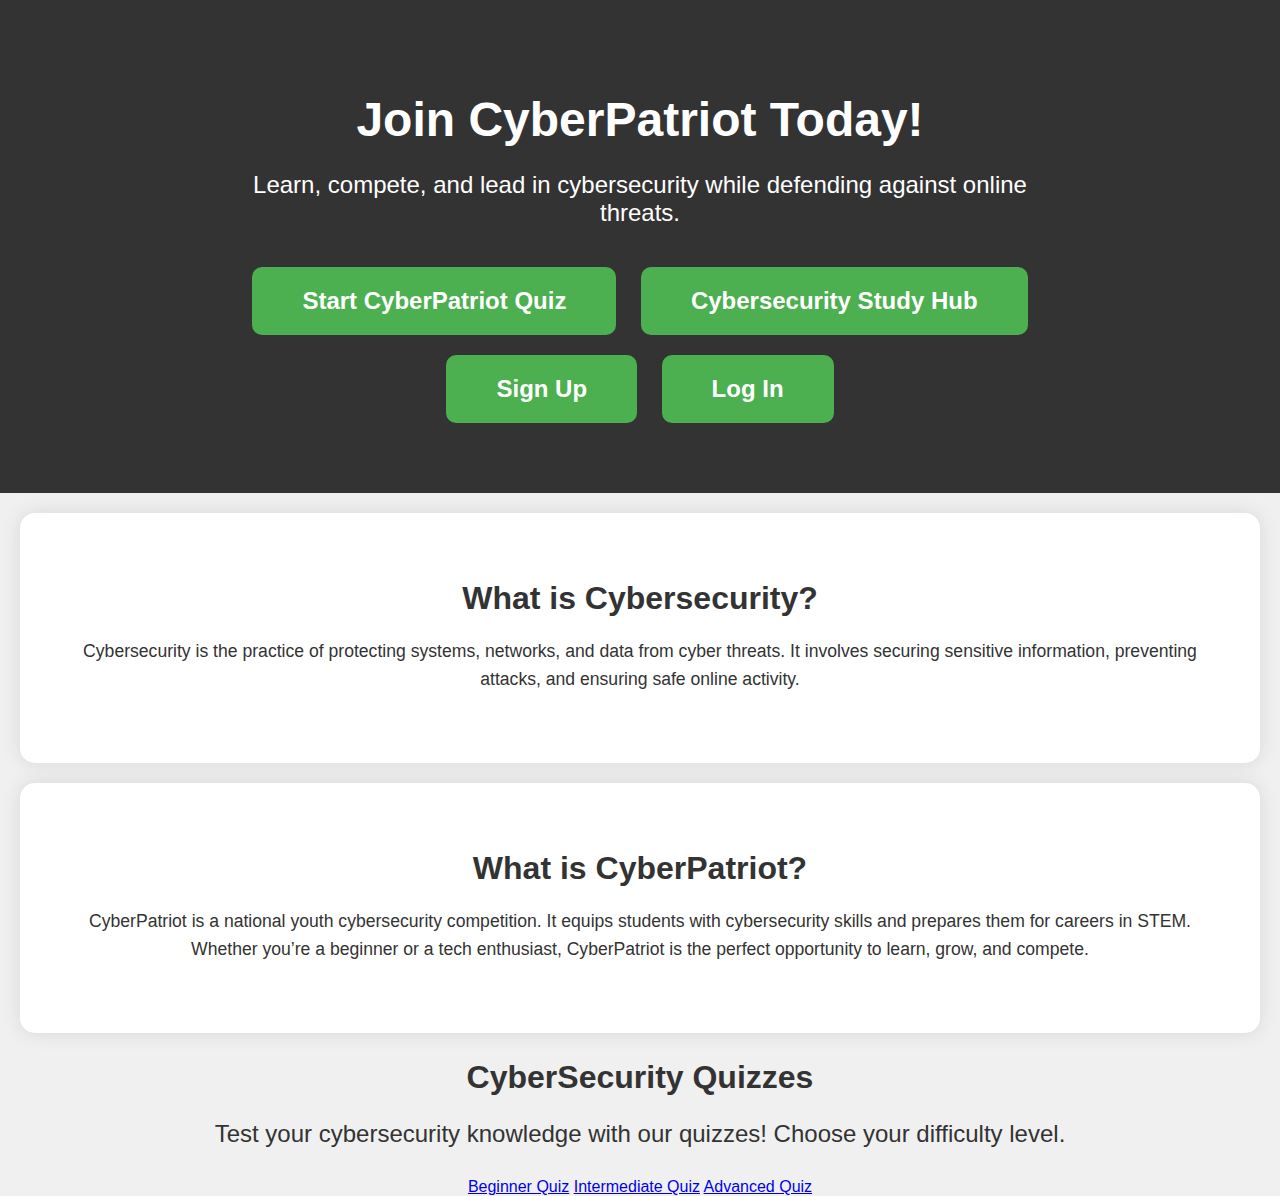
==== commit b0a33927: "Update index.html" ====
--- a/index.html
+++ b/index.html
@@ -13,8 +13,7 @@
             <p>Learn, compete, and lead in cybersecurity while defending against online threats.</p>
             <div class="cta-buttons">
                 <a href="quiz.html" class="large-btn">Start CyberPatriot Quiz</a>
-                <a href="cybersecurity-quiz.html" class="large-btn">Start Cybersecurity Quiz</a>
-                <a href="cybersecurity-study.html" class="large-btn">Cybersecurity Study Hub</a>
+                <a href="cybersecurity-hub.html" class="large-btn">Cybersecurity Study Hub</a>
                 <a href="signup.html" class="large-btn">Sign Up</a>
                 <a href="login.html" class="large-btn">Log In</a>
             </div>
@@ -33,5 +32,17 @@
            prepares them for careers in STEM. Whether you’re a beginner or a tech enthusiast, CyberPatriot is the  
            perfect opportunity to learn, grow, and compete.</p>
     </section>
+
+    <!-- New Cybersecurity Quiz Section -->
+    <section class="quiz-section">
+        <h2>CyberSecurity Quizzes</h2>
+        <p>Test your cybersecurity knowledge with our quizzes! Choose your difficulty level.</p>
+        
+        <div class="quiz-buttons">
+            <a href="beginner-quiz.html" class="quiz-btn beginner">Beginner Quiz</a>
+            <a href="intermediate-quiz.html" class="quiz-btn intermediate">Intermediate Quiz</a>
+            <a href="advanced-quiz.html" class="quiz-btn advanced">Advanced Quiz</a>
+        </div>
+    </section>
 </body>
 </html>
